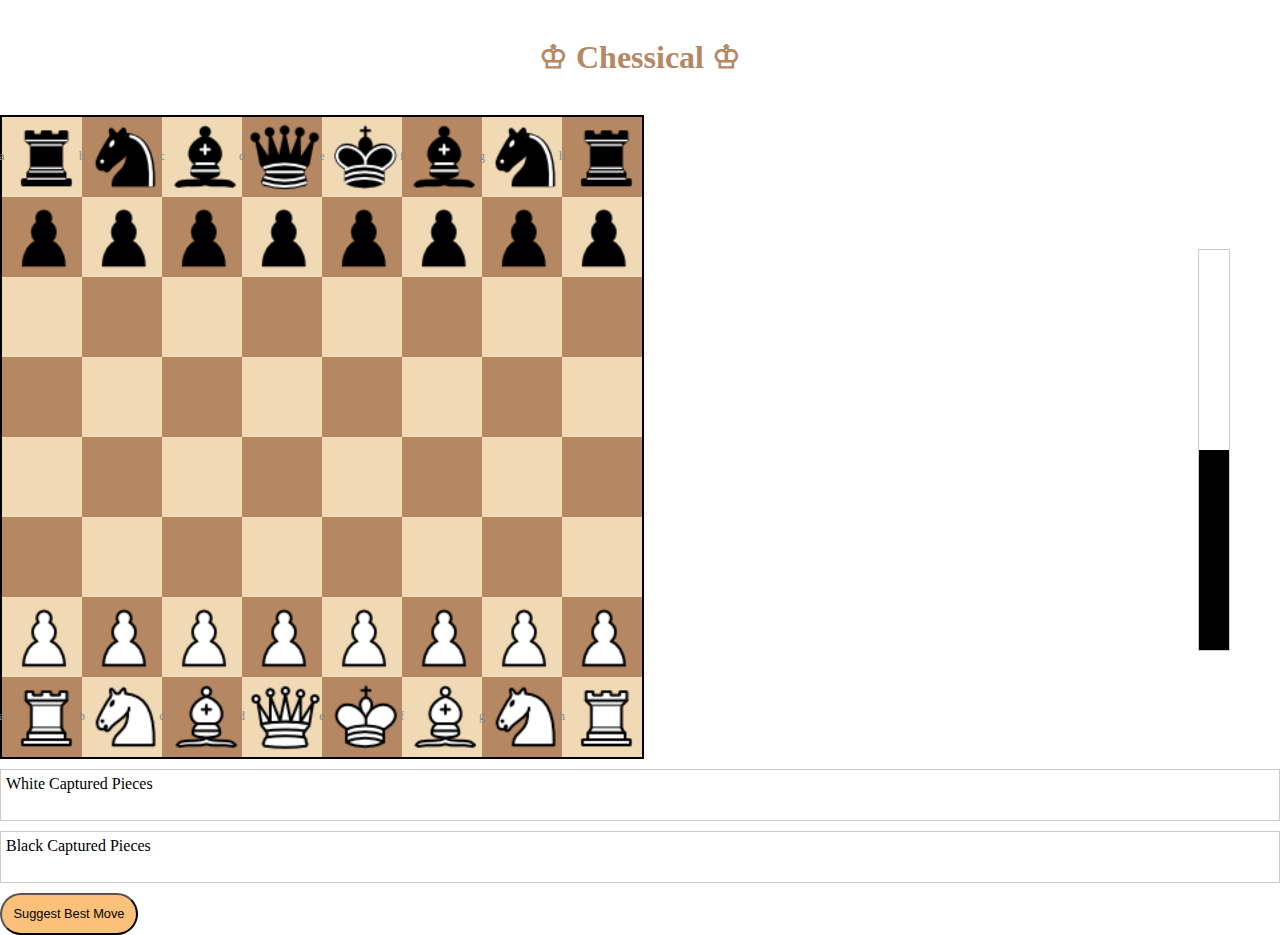
==== index.html @ e03e84b7 "changed the files structure" ====
<!DOCTYPE html>
<html lang="en">
<head>
    <meta charset="UTF-8">
    <meta name="viewport" content="width=device-width, initial-scale=1.0">
    <title>Chessical</title>
    <link rel="stylesheet" href="styles.css">
</head>
<body>
    <h1>♔ Chessical ♔</h1>
    <div id="board"></div>

    <div class="captured-area">
        <div id="captured-white" class="captured-pieces">White Captured Pieces</div>
        <div id="captured-black" class="captured-pieces">Black Captured Pieces</div>
    </div>

    <div id="evaluation-bar">
        <div id="evaluation-score"></div>
    </div>

    <button id="suggest-best-move">Suggest Best Move</button>

    <script src="scripts/board.js"></script>
    <script src="scripts/evaluation.js"></script>
    <script src="scripts/bestmove.js"></script>
</body>
</html>
---- styles.css ----
*{
  padding: 0;
  margin: 0;
}

h1{
  text-align: center;
  margin: 1.2em;
  color:#b58863
}
#board {
  display: grid;
  grid-template-columns: repeat(8, 1fr);
  width: 640px;
  height: 640px;
  border: 2px solid;
}

.square {
  width: 80px;
  height: 80px;
  position: relative;
  display: flex;
  justify-content: center;
  align-items: center;
}
.square-label {
  font-size: 12px;
  color: #888;
}

.white {
  background-color: #f0d9b5;
}

.black {
  background-color: #b58863;
}

/* Chess Pieces */
.piece {
  width: 100%;
  height: 100%;
  cursor: grab; 
}

.piece.dragging {
  opacity: 0.5;  
  cursor: grabbing;
}

/* Droppable styling */
.square:hover {
  background-color: #c8e6c9;
}

.captured-pieces {
    display: flex;
    flex-wrap: wrap;
    min-height: 40px;
    padding: 5px;
    border: 1px solid #ccc;
    margin: 10px 0;
}

.captured-pieces .piece {
    width: 40px;
    height: 40px;
    cursor: default;
}
#suggest-best-move{
  background-color: rgb(251, 192, 121);
  padding: 0.9em;
  border-radius: 25px;
  font-size: 0.8em;
}

#evaluation-bar {
    width: 30px;
    height: 400px;
    border: 1px solid #ccc;
    position: fixed;
    right: 50px;
    top: 50%;
    transform: translateY(-50%);
    overflow: hidden;
}

#evaluation-score {
    width: 100%;
    height: 50%;  /* Start at neutral position */
    background-color: #000;
    position: absolute;
    bottom: 0;
    transition: height 0.3s ease;
}

.highlighted-square {
    background-color: rgba(255, 255, 0, 0.5) !important;
    animation: highlightPulse 4s ease-in-out;
}

@keyframes highlightPulse {
    0% { background-color: rgba(255, 255, 0, 0.5); }
    80% { background-color: rgba(255, 255, 0, 0.5); }
    100% { background-color: inherit; }
}

.move-notation {
    position: absolute;
    bottom: 5px;
    right: 5px;
    font-size: 12px;
    color: #000;
    background: rgba(255, 255, 255, 0.8);
    padding: 2px 4px;
    border-radius: 3px;
}
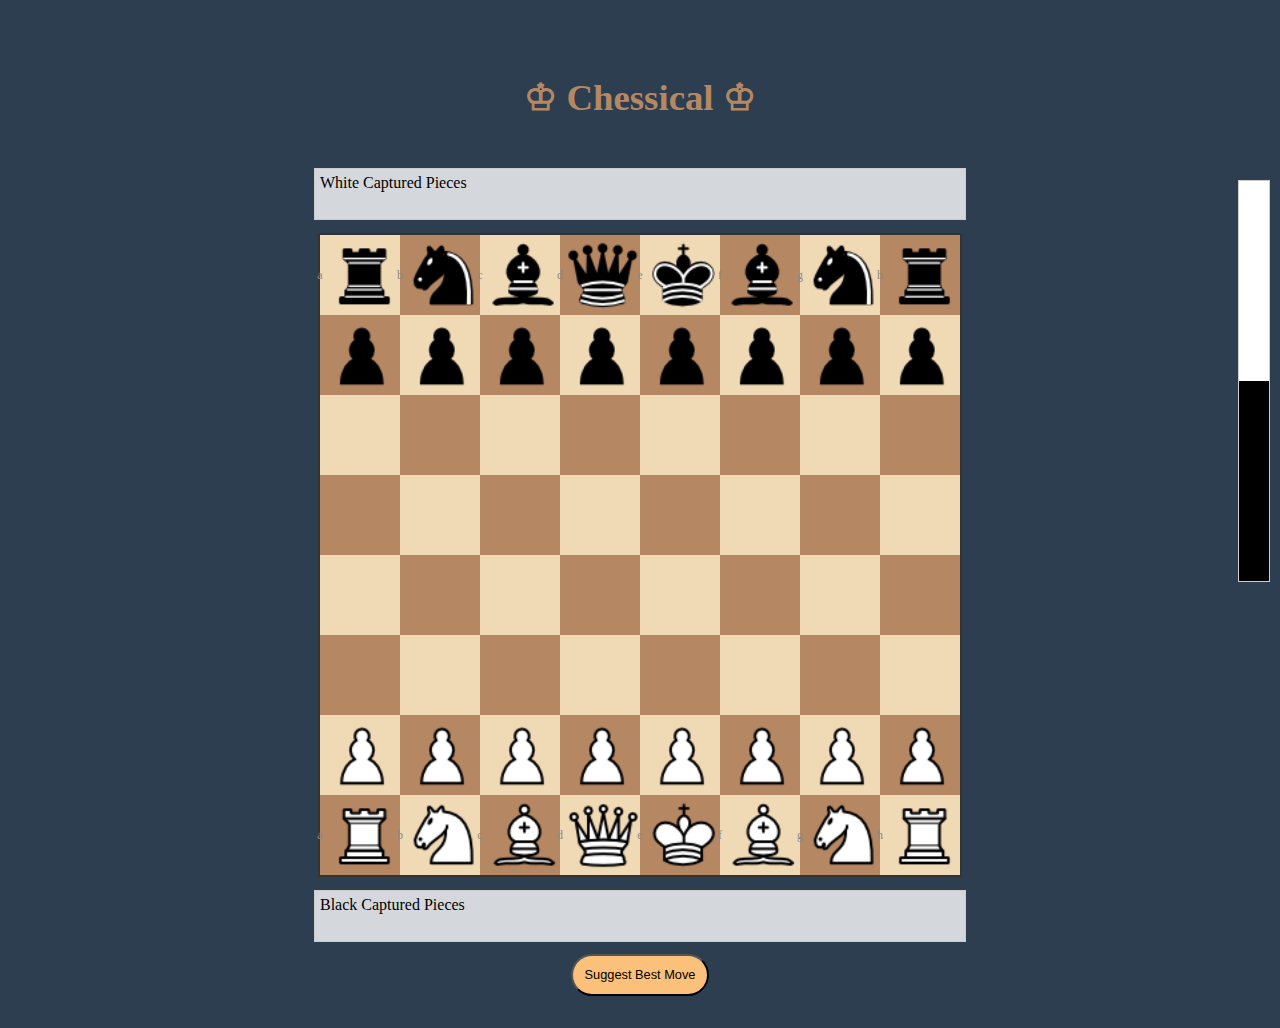
==== commit 414f9ed8: "last few tweaks" ====
--- a/index.html
+++ b/index.html
@@ -4,19 +4,19 @@
     <meta charset="UTF-8">
     <meta name="viewport" content="width=device-width, initial-scale=1.0">
     <title>Chessical</title>
+    <link rel="icon" href="favicon.ico">
     <link rel="stylesheet" href="styles.css">
 </head>
 <body>
     <h1>♔ Chessical ♔</h1>
-    <div id="board"></div>
-
-    <div class="captured-area">
+    
+    <div class="game-container">
         <div id="captured-white" class="captured-pieces">White Captured Pieces</div>
+        <div id="board"></div>
         <div id="captured-black" class="captured-pieces">Black Captured Pieces</div>
-    </div>
-
-    <div id="evaluation-bar">
-        <div id="evaluation-score"></div>
+        <div id="evaluation-bar">
+            <div id="evaluation-score"></div>
+        </div>
     </div>
 
     <button id="suggest-best-move">Suggest Best Move</button>
--- a/styles.css
+++ b/styles.css
@@ -3,17 +3,41 @@
   margin: 0;
 }
 
+body {
+    background-color: #2c3e50;
+    min-height: 100vh;
+    display: flex;
+    flex-direction: column;
+    align-items: center;
+    overflow-x: hidden;
+    padding: 2em;
+    text-align: center;
+}
+
 h1{
   text-align: center;
   margin: 1.2em;
-  color:#b58863
+  color:#b58863;
+  font-size: 2.3em;
+  
+}
+
+
+.game-container {
+  position: relative;
+  display: flex;
+  flex-direction: column;
+  align-items: center;
+  gap: 0.5em;
+  margin:0 2em ;
+ 
 }
 #board {
   display: grid;
-  grid-template-columns: repeat(8, 1fr);
+  grid-template-columns: repeat(8, 80px);
   width: 640px;
   height: 640px;
-  border: 2px solid;
+  border: 2px solid #333;
 }
 
 .square {
@@ -55,12 +79,14 @@
 }
 
 .captured-pieces {
+    width: 640px;
     display: flex;
     flex-wrap: wrap;
     min-height: 40px;
     padding: 5px;
     border: 1px solid #ccc;
-    margin: 10px 0;
+    margin: 5px 0;
+    background-color: rgba(255, 255, 255, 0.8);
 }
 
 .captured-pieces .piece {
@@ -73,6 +99,8 @@
   padding: 0.9em;
   border-radius: 25px;
   font-size: 0.8em;
+  margin-top: 0.5em;
+  cursor: pointer;
 }
 
 #evaluation-bar {
@@ -80,10 +108,12 @@
     height: 400px;
     border: 1px solid #ccc;
     position: fixed;
-    right: 50px;
-    top: 50%;
-    transform: translateY(-50%);
-    overflow: hidden;
+    right: 10px;
+    top: 20%;
+    
+    
+    background-color: white;
+    z-index: 100;
 }
 
 #evaluation-score {
@@ -96,7 +126,7 @@
 }
 
 .highlighted-square {
-    background-color: rgba(255, 255, 0, 0.5) !important;
+    background-color: rgba(147, 245, 82, 0.944) !important;
     animation: highlightPulse 4s ease-in-out;
 }
 
@@ -115,4 +145,96 @@
     background: rgba(255, 255, 255, 0.8);
     padding: 2px 4px;
     border-radius: 3px;
-}+}
+
+.promotion-modal {
+    position: fixed;
+    top: 50%;
+    left: 50%;
+    transform: translate(-50%, -50%);
+    background: white;
+    padding: 20px;
+    border: 2px solid #333;
+    border-radius: 8px;
+    display: flex;
+    gap: 10px;
+    z-index: 1000;
+    box-shadow: 0 0 10px rgba(0,0,0,0.5);
+}
+
+.promotion-option {
+    width: 60px;
+    height: 60px;
+    cursor: pointer;
+    transition: transform 0.2s;
+}
+
+.promotion-option:hover {
+    transform: scale(1.1);
+}
+
+/* Add responsive design */
+@media (max-width: 768px) {
+   
+    
+    .game-container{
+      position: relative;
+      transform: scale(0.9);
+      transform-origin:center;
+      margin: 0 2em;
+      padding: 4em;
+    }
+
+    #board, .captured-pieces {
+      max-width: 640px;
+      
+    }
+     
+    #evaluation-bar {
+      position: fixed;
+        width: 15px;
+        height: 300px;
+        right: -2em;
+       
+    }
+}
+
+@media (max-width: 500px) {
+    .game-container {
+        transform: scale(0.9);
+        transform-origin:top;
+      margin: 0 6em;
+     
+    }
+    #board,.captured-pieces{
+     
+      margin-left: 12em;
+    }
+  
+    
+    
+    
+    
+    
+    #evaluation-bar {
+      width: 10px;
+      height: 300px;
+      position: fixed;
+  }
+}
+
+/* Add touch support */
+@media (hover: none) {
+    .square {
+        touch-action: none;
+    }
+    
+    .piece {
+        -webkit-tap-highlight-color: transparent;
+        touch-action: none;
+    }
+    
+    .selected-square {
+        background-color: rgba(255, 255, 0, 0.4) !important;
+    }
+}
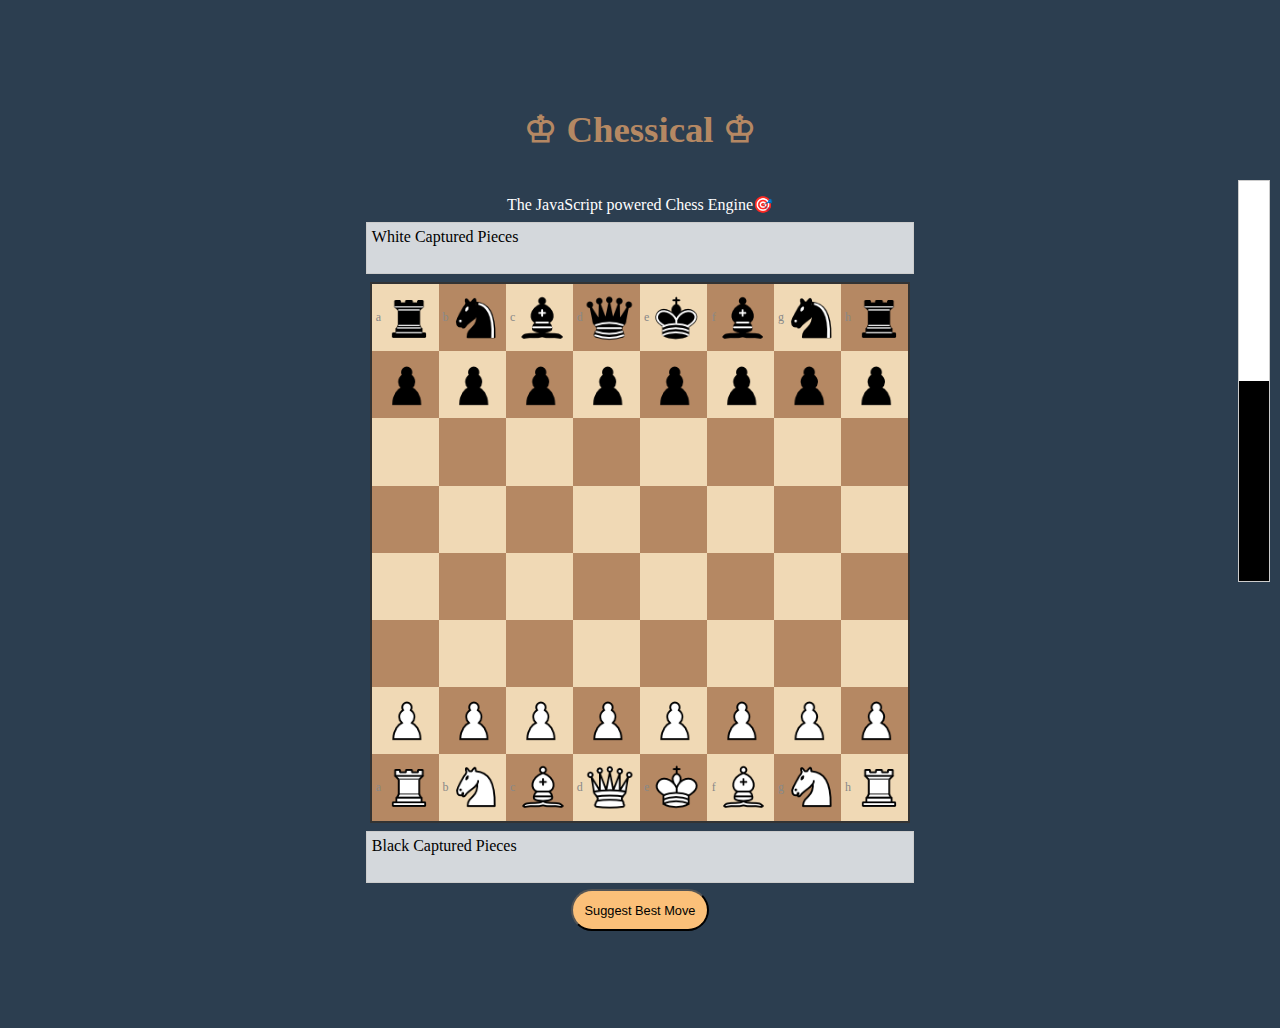
==== commit 0bb4f379: "styles" ====
--- a/index.html
+++ b/index.html
@@ -8,18 +8,24 @@
     <link rel="stylesheet" href="styles.css">
 </head>
 <body>
-    <h1>♔ Chessical ♔</h1>
-    
-    <div class="game-container">
-        <div id="captured-white" class="captured-pieces">White Captured Pieces</div>
-        <div id="board"></div>
-        <div id="captured-black" class="captured-pieces">Black Captured Pieces</div>
-        <div id="evaluation-bar">
-            <div id="evaluation-score"></div>
+    <div class="main-container">
+        <div id="text">
+            <h1>♔ Chessical ♔</h1>
+            <p>The JavaScript powered Chess Engine🎯</p>
         </div>
+
+        <div class="game-container">
+            <div id="captured-white" class="captured-pieces">White Captured Pieces</div>
+            <div id="board"></div>
+            <div id="captured-black" class="captured-pieces">Black Captured Pieces</div>
+        </div>
+
+        <button id="suggest-best-move">Suggest Best Move</button>
     </div>
 
-    <button id="suggest-best-move">Suggest Best Move</button>
+    <div id="evaluation-bar">
+        <div id="evaluation-score"></div>
+    </div>
 
     <script src="scripts/board.js"></script>
     <script src="scripts/evaluation.js"></script>
--- a/styles.css
+++ b/styles.css
@@ -1,27 +1,36 @@
-*{
+* {
   padding: 0;
   margin: 0;
 }
 
 body {
-    background-color: #2c3e50;
-    min-height: 100vh;
-    display: flex;
-    flex-direction: column;
-    align-items: center;
-    overflow-x: hidden;
-    padding: 2em;
-    text-align: center;
-}
-
-h1{
+  background-color: #2c3e50;
+  min-height: 100vh;
+  display: flex;
+  flex-direction: column;
+  align-items: center;
+  overflow-x: hidden;
+  padding: 4em;
+  text-align: center;
+}
+
+.main-container {
+  display: flex;
+  flex-direction: column;
+  align-items: center;
+}
+
+h1 {
   text-align: center;
   margin: 1.2em;
-  color:#b58863;
+  color: #b58863;
   font-size: 2.3em;
-  
-}
-
+}
+
+p {
+  color: #fff;
+  margin-bottom: 0.5em;
+}
 
 .game-container {
   position: relative;
@@ -29,25 +38,31 @@
   flex-direction: column;
   align-items: center;
   gap: 0.5em;
-  margin:0 2em ;
- 
-}
+  margin: 0 2em;
+  width: 90%;
+}
+
+#captured-white {
+  margin-bottom: 0;
+}
+
 #board {
   display: grid;
-  grid-template-columns: repeat(8, 80px);
-  width: 640px;
-  height: 640px;
+  grid-template-columns: repeat(8, 1fr);
+  width: 100%;
+  aspect-ratio: 1;
   border: 2px solid #333;
 }
 
 .square {
-  width: 80px;
-  height: 80px;
   position: relative;
   display: flex;
   justify-content: center;
   align-items: center;
-}
+ aspect-ratio: 1;
+  background-color: transparent;
+}
+
 .square-label {
   font-size: 12px;
   color: #888;
@@ -63,13 +78,16 @@
 
 /* Chess Pieces */
 .piece {
-  width: 100%;
-  height: 100%;
-  cursor: grab; 
+  width: 80%;
+  height: 80%;
+  cursor: grab;
+  background-size: contain;
+  background-repeat: no-repeat;
+  background-position: center;
 }
 
 .piece.dragging {
-  opacity: 0.5;  
+  opacity: 0.5;
   cursor: grabbing;
 }
 
@@ -79,22 +97,27 @@
 }
 
 .captured-pieces {
-    width: 640px;
-    display: flex;
-    flex-wrap: wrap;
-    min-height: 40px;
-    padding: 5px;
-    border: 1px solid #ccc;
-    margin: 5px 0;
-    background-color: rgba(255, 255, 255, 0.8);
+  width: 100%;
+  display: flex;
+  flex-wrap: wrap;
+  min-height: 40px;
+  padding: 5px;
+  border: 1px solid #ccc;
+  margin: 0;
+  background-color: rgba(255, 255, 255, 0.8);
+ 
 }
 
 .captured-pieces .piece {
-    width: 40px;
-    height: 40px;
-    cursor: default;
-}
-#suggest-best-move{
+  width: 40px;
+  height: 40px;
+  cursor: default;
+  background-size: contain;
+  background-repeat: no-repeat;
+  background-position: center;
+}
+
+#suggest-best-move {
   background-color: rgb(251, 192, 121);
   padding: 0.9em;
   border-radius: 25px;
@@ -104,122 +127,138 @@
 }
 
 #evaluation-bar {
-    width: 30px;
-    height: 400px;
-    border: 1px solid #ccc;
+  width: 30px;
+  height: 400px;
+  border: 1px solid #ccc;
+  position: fixed;
+  right: 10px;
+  top: 20%;
+  background-color: white;
+  z-index: 100;
+}
+
+#evaluation-score {
+  width: 100%;
+  height: 50%;
+  background-color: #000;
+  position: absolute;
+  bottom: 0;
+  transition: height 0.3s ease;
+}
+
+.highlighted-square {
+  background-color: rgba(147, 245, 82, 0.944) !important;
+  animation: highlightPulse 4s ease-in-out;
+}
+
+@keyframes highlightPulse {
+  0% { background-color: rgba(172, 241, 76, 0.887); }
+  80% { background-color: rgba(139, 238, 63, 0.914); }
+  100% { background-color: inherit; }
+}
+
+.move-notation {
+  position: absolute;
+  bottom: 5px;
+  right: 5px;
+  font-size: 12px;
+  color: #000;
+  background: rgba(255, 255, 255, 0.8);
+  padding: 2px 4px;
+  border-radius: 3px;
+}
+
+.promotion-modal {
+  position: fixed;
+  top: 50%;
+  left: 50%;
+  transform: translate(-50%, -50%);
+  background: white;
+  padding: 20px;
+  border: 2px solid #333;
+  border-radius: 8px;
+  display: flex;
+  gap: 10px;
+  z-index: 1000;
+  box-shadow: 0 0 10px rgba(0,0,0,0.5);
+}
+
+.promotion-option {
+  width: 60px;
+  height: 60px;
+  cursor: pointer;
+  transition: transform 0.2s;
+}
+
+.promotion-option:hover {
+  transform: scale(1.1);
+}
+
+/* Responsive design adjustments */
+@media (max-width: 768px) {
+  .game-container {
+    margin: 4em;
+  }
+
+  #board, .captured-pieces {
+    width: 100%;
+    height: auto;
+  }
+
+  #evaluation-bar {
+    width: 15px;
+    height: 250px;
+    right: 0;
     position: fixed;
-    right: 10px;
-    top: 20%;
-    
-    
-    background-color: white;
-    z-index: 100;
-}
-
-#evaluation-score {
+  }
+
+  h1 {
+    font-size: 1.8em;
+    margin: 1em 0;
+  }
+
+  #suggest-best-move {
+    padding: 0.7em;
+    font-size: 0.75em;
+  }
+
+  .promotion-option {
+    width: 50px;
+    height: 50px;
+  }
+}
+
+/* Adjustments for screens less than 450px wide */
+@media (max-width: 450px) {
+  .game-container {
+    margin: 0 2em;
+    padding: 1.5em;
+  }
+
+  #board, .captured-pieces {
     width: 100%;
-    height: 50%;  /* Start at neutral position */
-    background-color: #000;
-    position: absolute;
-    bottom: 0;
-    transition: height 0.3s ease;
-}
-
-.highlighted-square {
-    background-color: rgba(147, 245, 82, 0.944) !important;
-    animation: highlightPulse 4s ease-in-out;
-}
-
-@keyframes highlightPulse {
-    0% { background-color: rgba(255, 255, 0, 0.5); }
-    80% { background-color: rgba(255, 255, 0, 0.5); }
-    100% { background-color: inherit; }
-}
-
-.move-notation {
-    position: absolute;
-    bottom: 5px;
-    right: 5px;
-    font-size: 12px;
-    color: #000;
-    background: rgba(255, 255, 255, 0.8);
-    padding: 2px 4px;
-    border-radius: 3px;
-}
-
-.promotion-modal {
-    position: fixed;
-    top: 50%;
-    left: 50%;
-    transform: translate(-50%, -50%);
-    background: white;
-    padding: 20px;
-    border: 2px solid #333;
-    border-radius: 8px;
-    display: flex;
-    gap: 10px;
-    z-index: 1000;
-    box-shadow: 0 0 10px rgba(0,0,0,0.5);
-}
-
-.promotion-option {
-    width: 60px;
-    height: 60px;
-    cursor: pointer;
-    transition: transform 0.2s;
-}
-
-.promotion-option:hover {
-    transform: scale(1.1);
-}
-
-/* Add responsive design */
-@media (max-width: 768px) {
-   
-    
-    .game-container{
-      position: relative;
-      transform: scale(0.9);
-      transform-origin:center;
-      margin: 0 2em;
-      padding: 4em;
-    }
-
-    #board, .captured-pieces {
-      max-width: 640px;
-      
-    }
-     
-    #evaluation-bar {
-      position: fixed;
-        width: 15px;
-        height: 300px;
-        right: -2em;
-       
-    }
-}
-
-@media (max-width: 500px) {
-    .game-container {
-        transform: scale(0.9);
-        transform-origin:top;
-      margin: 0 6em;
-     
-    }
-    #board,.captured-pieces{
-     
-      margin-left: 12em;
-    }
-  
-    
-    
-    
-    
-    
-    #evaluation-bar {
-      width: 10px;
-      height: 300px;
-      position: fixed;
+    height: auto;
+  }
+
+  #evaluation-bar {
+    width: 6px;
+    height: 150px;
+    right: 0;
+  }
+
+  h1 {
+    font-size: 1.3em;
+    margin: 0.5em 0;
+  }
+
+  #suggest-best-move {
+    padding: 0.5em;
+    font-size: 0.6em;
+  }
+
+  .promotion-option {
+    width: 40px;
+    height: 40px;
   }
 }
 
@@ -228,13 +267,13 @@
     .square {
         touch-action: none;
     }
-    
+
     .piece {
         -webkit-tap-highlight-color: transparent;
         touch-action: none;
     }
-    
+
     .selected-square {
-        background-color: rgba(255, 255, 0, 0.4) !important;
+        background-color: #CCCC !important;
     }
 }
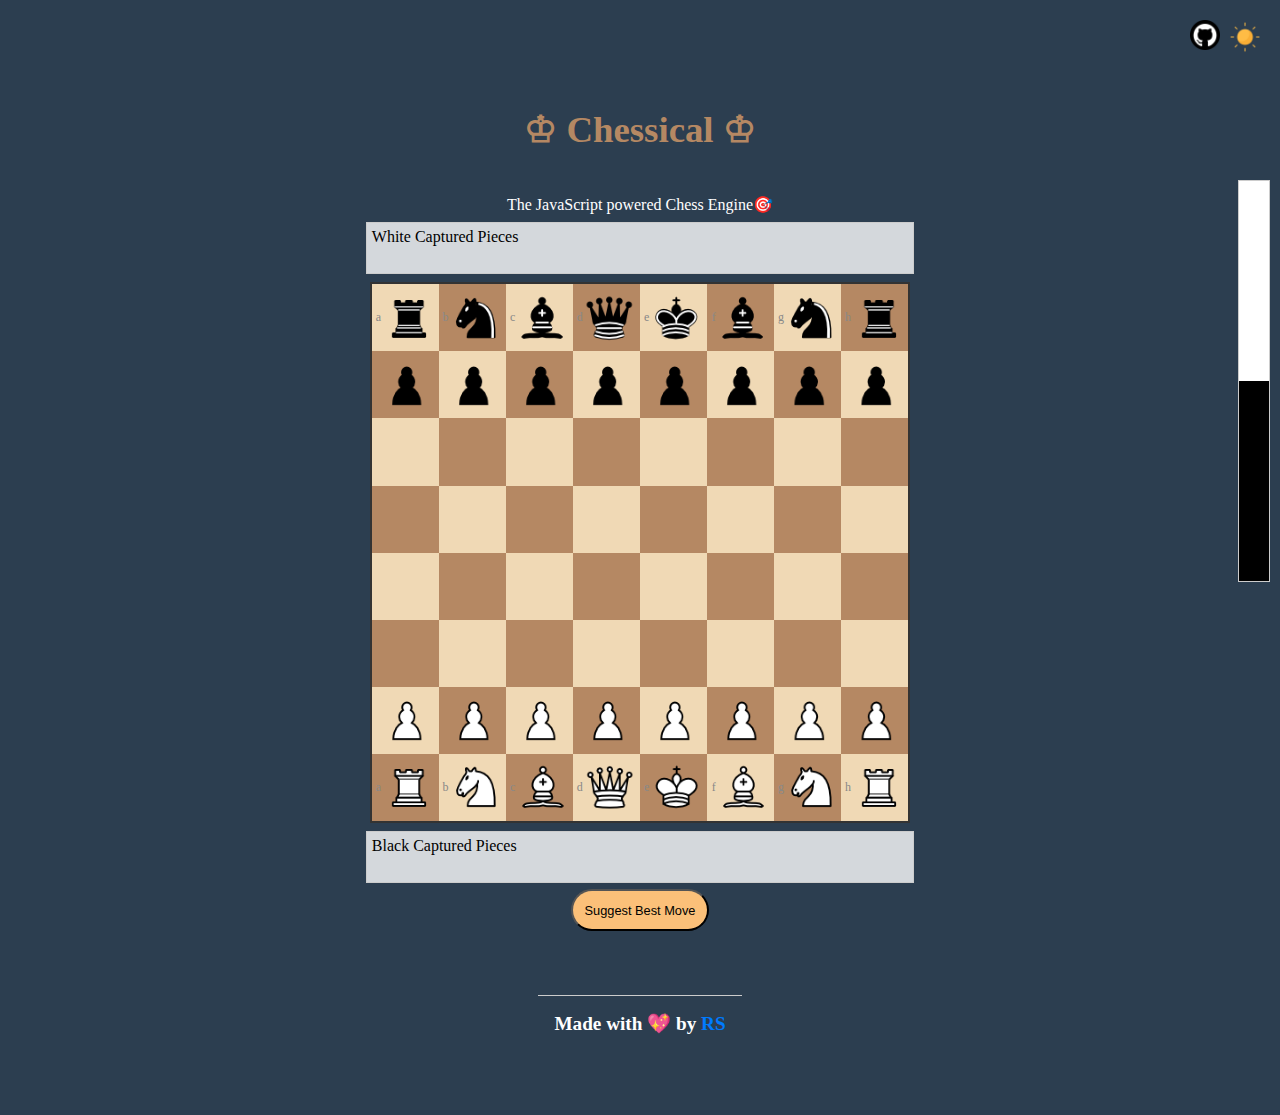
==== commit d5daef25: "adios" ====
--- a/index.html
+++ b/index.html
@@ -21,12 +21,22 @@
         </div>
 
         <button id="suggest-best-move">Suggest Best Move</button>
+        <div class="top-right-corner">
+            <a href="https://github.com/your-repo" target="_blank">
+                <img src="pieces/github.png" alt="GitHub" id="github-icon">
+            </a>
+            <img src="pieces/day-mode.png" alt="Toggle Dark Mode" id="mode-toggle" class="mode-toggle">
+        </div>
     </div>
 
     <div id="evaluation-bar">
         <div id="evaluation-score"></div>
     </div>
 
+    <footer>
+        <div><h2>Made with 💖 by <a class="name" href="https://www.linkedin.com/in/ritesh-sharma-8477a424a/">RS</a></h2></div>
+    </footer>
+
     <script src="scripts/board.js"></script>
     <script src="scripts/evaluation.js"></script>
     <script src="scripts/bestmove.js"></script>
--- a/styles.css
+++ b/styles.css
@@ -277,3 +277,64 @@
         background-color: #CCCC !important;
     }
 }
+
+body.dark-mode {
+  background-color: #1a1a1a;
+  color: #f0f0f0;
+}
+
+.dark-mode .main-container {
+  background-color: #000000; /* Adjust as needed */
+}
+
+.dark-mode h1, .dark-mode p {
+  color: #b58863; /* Adjust as needed */
+}
+
+.dark-mode .captured-pieces {
+  background-color: rgba(50, 50, 50, 0.8);
+  border: 1px solid #444;
+}
+
+#github-icon {
+  width: 30px; /* Adjust size as needed */
+  height: 30px; /* Adjust size as needed */
+  margin-left: 10px; /* Space between button and icon */
+}
+
+.top-right-corner {
+    position: fixed;
+    top: 20px; /* Adjust as needed */
+    right: 20px; /* Adjust as needed */
+    display: flex;
+    align-items: center;
+    gap: 10px; /* Space between icons */
+}
+
+.mode-toggle {
+    width: 30px; /* Adjust size as needed */
+    height: 30px; /* Adjust size as needed */
+    cursor: pointer
+}
+
+footer {
+    margin-top: 4em; /* Space above the footer */
+    padding: 1em;
+
+    text-align: center;
+    border-top: 1px solid #ccc; /* Optional border */
+}
+
+footer h2 {
+    font-size: 1.2em;
+    color: #ffffff; /* Text color */
+}
+
+footer .name {
+    color: #007bff; /* Link color */
+    text-decoration: none; /* Remove underline */
+}
+
+footer .name:hover {
+    text-decoration: underline; /* Underline on hover */
+}
